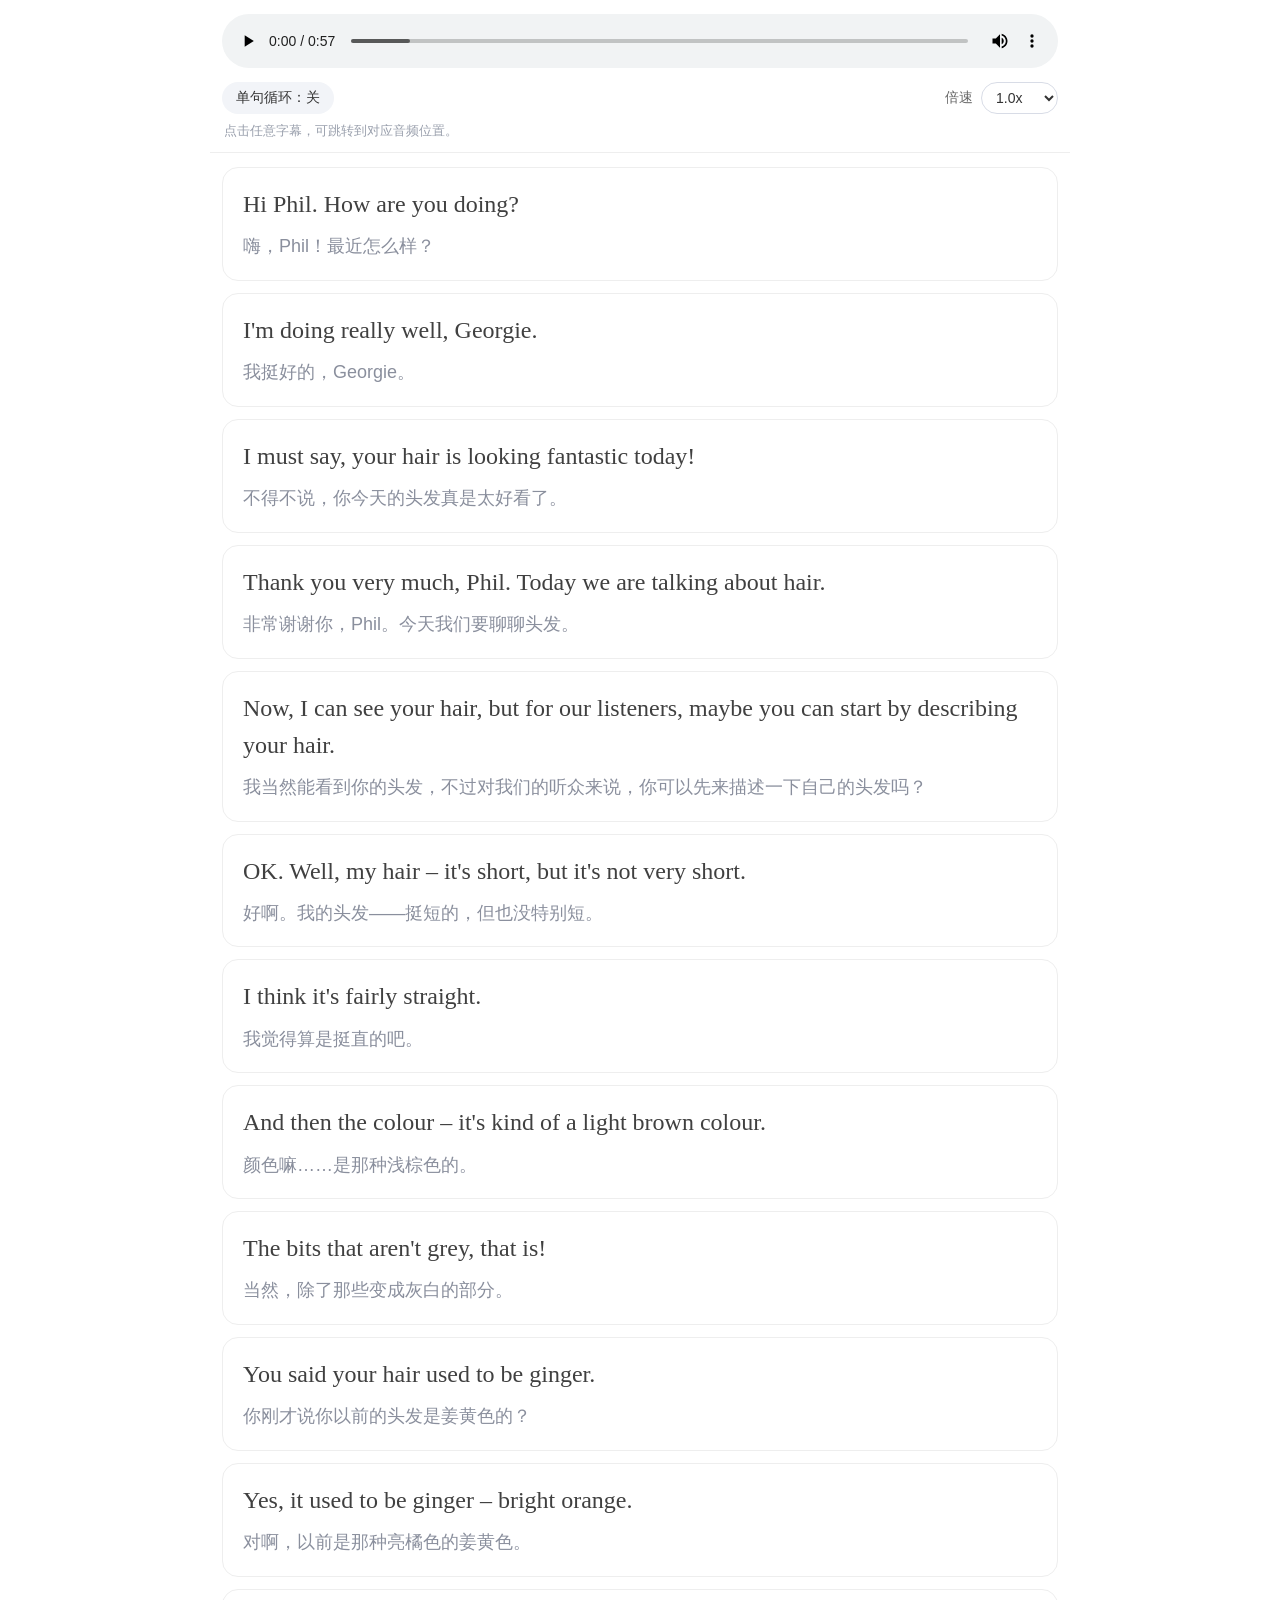
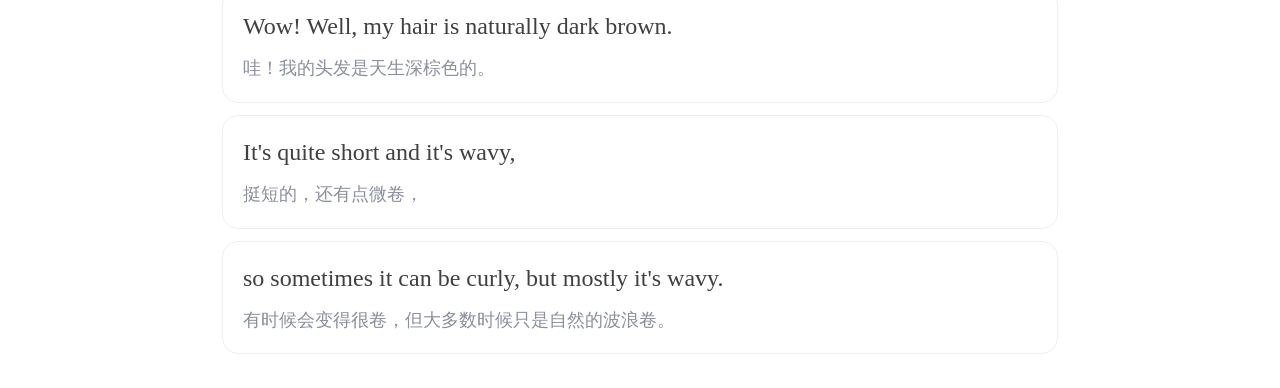
==== index.html @ 808e0423 "Add files via upload" ====
<!DOCTYPE html>
<html lang="zh-CN">
<head>
  <meta charset="UTF-8" />
  <meta name="viewport" content="width=device-width, initial-scale=1.0" />
  <title>你是什么发型？</title>

  <style>
    * {
      box-sizing: border-box;
    }

    body {
      margin: 0;
      padding: 0;
      background: #ffffff;
      font-family: Arial, "PingFang SC", "Microsoft YaHei", sans-serif;
      color: #333333;
    }

    .audio-subtitle-player {
      width: 100%;
      max-width: 860px;
      margin: 0 auto;
      background: #ffffff;
    }

    .player-top {
      position: sticky;
      top: 0;
      z-index: 10;
      padding: 14px 12px 12px;
      background: rgba(255, 255, 255, 0.96);
      border-bottom: 1px solid #eeeeee;
      backdrop-filter: blur(8px);
    }

    .lesson-audio {
      width: 100%;
      display: block;
      margin-bottom: 14px;
    }

    .controls-row {
      display: flex;
      align-items: center;
      gap: 10px;
      flex-wrap: wrap;
    }

    .control-btn {
      border: none;
      background: #f2f4f8;
      color: #333333;
      padding: 7px 14px;
      border-radius: 999px;
      font-size: 14px;
      cursor: pointer;
      transition: background 0.2s ease, color 0.2s ease;
      white-space: nowrap;
    }

    .control-btn:hover {
      background: #e4e8f2;
    }

    .control-btn.active {
      background: #2f66f6;
      color: #ffffff;
    }

    .speed-control {
      display: flex;
      align-items: center;
      gap: 8px;
      margin-left: auto;
      font-size: 14px;
      color: #666666;
    }

    .speed-control select {
      border: 1px solid #d8dce6;
      border-radius: 999px;
      padding: 6px 10px;
      background: #ffffff;
      color: #333333;
      font-size: 14px;
      outline: none;
    }

    .subtitle-list {
      padding: 14px 12px 22px;
    }

    .subtitle-item {
      padding: 18px 20px;
      margin-bottom: 12px;
      border-radius: 16px;
      background: #ffffff;
      border: 1px solid #eeeeee;
      cursor: pointer;
      transition:
        background 0.2s ease,
        border-color 0.2s ease,
        box-shadow 0.2s ease,
        transform 0.15s ease;
    }

    .subtitle-item:hover {
      background: #f7f9ff;
      border-color: #dbe4ff;
      box-shadow: 0 4px 14px rgba(47, 102, 246, 0.10);
    }

    .subtitle-item.active {
      background: #eef3ff;
      border-color: #5a7dff;
      box-shadow: 0 5px 18px rgba(47, 102, 246, 0.16);
    }

    .subtitle-en {
      font-size: 24px;
      line-height: 1.55;
      color: #404040;
      font-family: Georgia, "Times New Roman", serif;
      word-break: normal;
    }

    .subtitle-item.active .subtitle-en {
      color: #2f66f6;
    }

    .subtitle-cn {
      margin-top: 9px;
      font-size: 18px;
      line-height: 1.65;
      color: #8a8f9d;
    }

    .subtitle-item.active .subtitle-cn {
      color: #606b86;
    }

    .hint {
      padding: 8px 2px 0;
      font-size: 13px;
      color: #9aa0ad;
    }

    @media (max-width: 640px) {
      .player-top {
        padding: 12px 10px 10px;
      }

      .subtitle-list {
        padding: 12px 10px 18px;
      }

      .subtitle-item {
        padding: 15px 15px;
        border-radius: 14px;
        margin-bottom: 10px;
      }

      .subtitle-en {
        font-size: 20px;
        line-height: 1.55;
      }

      .subtitle-cn {
        font-size: 16px;
        line-height: 1.6;
      }

      .controls-row {
        gap: 8px;
      }

      .control-btn {
        padding: 6px 12px;
        font-size: 13px;
      }

      .speed-control {
        margin-left: auto;
      }
    }
  </style>
</head>

<body>
  <div class="audio-subtitle-player">
    <div class="player-top">
      <audio
        id="lessonAudio"
        class="lesson-audio"
        controls
        preload="auto"
        src=".\audio\test 01.mp3">
      </audio>

      <div class="controls-row">
        <button class="control-btn" id="repeatBtn">单句循环：关</button>

        <div class="speed-control">
          <span>倍速</span>
          <select id="speedSelect">
            <option value="0.5">0.5x</option>
            <option value="0.75">0.75x</option>
            <option value="1" selected>1.0x</option>
            <option value="1.25">1.25x</option>
            <option value="1.5">1.5x</option>
            <option value="1.75">1.75x</option>
            <option value="2">2.0x</option>
          </select>
        </div>
      </div>

      <div class="hint">
        点击任意字幕，可跳转到对应音频位置。
      </div>
    </div>

    <div class="subtitle-list" id="subtitleList"></div>
  </div>

  <script>
    (function () {
      var audio = document.getElementById("lessonAudio");
      var subtitleList = document.getElementById("subtitleList");
      var repeatBtn = document.getElementById("repeatBtn");
      var speedSelect = document.getElementById("speedSelect");

      var repeatCurrent = false;
      var activeIndex = -1;
      var currentRepeatIndex = -1;
      var isSeekingForRepeat = false;

      /*
        为了避免句首被吞音：
        点击某句时，从该句开始时间前 SEEK_BACK_SECONDS 秒开始播放。
        如果觉得前面空白太长，可以把 0.08 改成 0.05。
        如果还是吞音，可以改成 0.12 或 0.15。
      */
      var SEEK_BACK_SECONDS = 0.08;

      /*
        为了让单句循环更稳定：
        在接近句尾时提前一点点跳回句首。
        如果感觉跳得太早，可以把 0.04 改成 0.02。
        如果还是偶尔跳到下一句，可以改成 0.08。
      */
      var LOOP_GUARD_SECONDS = 0.04;

      var subtitles = [
        {
          start: 0.620,
          end: 1.800,
          en: "Hi Phil. How are you doing?",
          zh: "嗨，Phil！最近怎么样？"
        },
        {
          start: 2.320,
          end: 4.330,
          en: "I'm doing really well, Georgie.",
          zh: "我挺好的，Georgie。"
        },
        {
          start: 4.330,
          end: 7.580,
          en: "I must say, your hair is looking fantastic today!",
          zh: "不得不说，你今天的头发真是太好看了。"
        },
        {
          start: 7.580,
          end: 12.160,
          en: "Thank you very much, Phil. Today we are talking about hair.",
          zh: "非常谢谢你，Phil。今天我们要聊聊头发。"
        },
        {
          start: 12.160,
          end: 19.320,
          en: "Now, I can see your hair, but for our listeners, maybe you can start by describing your hair.",
          zh: "我当然能看到你的头发，不过对我们的听众来说，你可以先来描述一下自己的头发吗？"
        },
        {
          start: 19.320,
          end: 25.840,
          en: "OK. Well, my hair – it's short, but it's not very short.",
          zh: "好啊。我的头发——挺短的，但也没特别短。"
        },
        {
          start: 25.840,
          end: 28.890,
          en: "I think it's fairly straight.",
          zh: "我觉得算是挺直的吧。"
        },
        {
          start: 28.890,
          end: 34.130,
          en: "And then the colour – it's kind of a light brown colour.",
          zh: "颜色嘛……是那种浅棕色的。"
        },
        {
          start: 34.130,
          end: 36.220,
          en: "The bits that aren't grey, that is!",
          zh: "当然，除了那些变成灰白的部分。"
        },
        {
          start: 36.220,
          end: 39.240,
          en: "You said your hair used to be ginger.",
          zh: "你刚才说你以前的头发是姜黄色的？"
        },
        {
          start: 39.640,
          end: 42.460,
          en: "Yes, it used to be ginger – bright orange.",
          zh: "对啊，以前是那种亮橘色的姜黄色。"
        },
        {
          start: 42.460,
          end: 47.250,
          en: "Wow! Well, my hair is naturally dark brown.",
          zh: "哇！我的头发是天生深棕色的。"
        },
        {
          start: 47.250,
          end: 51.540,
          en: "It's quite short and it's wavy,",
          zh: "挺短的，还有点微卷，"
        },
        {
          start: 51.540,
          end: 56.260,
          en: "so sometimes it can be curly, but mostly it's wavy.",
          zh: "有时候会变得很卷，但大多数时候只是自然的波浪卷。"
        }
      ];

      function renderSubtitles() {
        subtitleList.innerHTML = "";

        subtitles.forEach(function (item, index) {
          var div = document.createElement("div");
          div.className = "subtitle-item";
          div.setAttribute("data-index", index);

          div.innerHTML =
            '<div class="subtitle-en">' + escapeHtml(item.en) + '</div>' +
            '<div class="subtitle-cn">' + escapeHtml(item.zh) + '</div>';

          div.addEventListener("click", function () {
            currentRepeatIndex = index;
            jumpToSubtitle(index, true);
          });

          subtitleList.appendChild(div);
        });
      }

      function escapeHtml(text) {
        return String(text)
          .replace(/&/g, "&amp;")
          .replace(/</g, "&lt;")
          .replace(/>/g, "&gt;")
          .replace(/"/g, "&quot;")
          .replace(/'/g, "&#039;");
      }

      function getCurrentSubtitleIndex(currentTime) {
        for (var i = 0; i < subtitles.length; i++) {
          if (currentTime >= subtitles[i].start && currentTime < subtitles[i].end) {
            return i;
          }
        }

        return -1;
      }

      function setActiveSubtitle(index, shouldScroll) {
        if (index === activeIndex) {
          return;
        }

        activeIndex = index;

        var items = document.querySelectorAll(".subtitle-item");

        items.forEach(function (item) {
          item.classList.remove("active");
        });

        if (index >= 0 && items[index]) {
          items[index].classList.add("active");

          if (shouldScroll) {
            items[index].scrollIntoView({
              behavior: "smooth",
              block: "center"
            });
          }
        }
      }

      function getSafeStartTime(index) {
        return Math.max(0, subtitles[index].start - SEEK_BACK_SECONDS);
      }

      function jumpToSubtitle(index, shouldPlay) {
        if (index < 0 || index >= subtitles.length) {
          return;
        }

        audio.currentTime = getSafeStartTime(index);
        setActiveSubtitle(index, true);

        if (shouldPlay) {
          var playPromise = audio.play();

          if (playPromise && typeof playPromise.catch === "function") {
            playPromise.catch(function () {});
          }
        }
      }

      function checkSubtitleStatus() {
        var currentTime = audio.currentTime;

        if (repeatCurrent && currentRepeatIndex !== -1) {
          var repeatSubtitle = subtitles[currentRepeatIndex];

          if (currentTime >= repeatSubtitle.end - LOOP_GUARD_SECONDS) {
            if (!isSeekingForRepeat) {
              isSeekingForRepeat = true;
              audio.currentTime = getSafeStartTime(currentRepeatIndex);

              var playPromise = audio.play();

              if (playPromise && typeof playPromise.catch === "function") {
                playPromise.catch(function () {});
              }

              setTimeout(function () {
                isSeekingForRepeat = false;
              }, 120);
            }

            setActiveSubtitle(currentRepeatIndex, false);
            return;
          }

          if (
            currentTime >= repeatSubtitle.start - SEEK_BACK_SECONDS &&
            currentTime < repeatSubtitle.end
          ) {
            setActiveSubtitle(currentRepeatIndex, true);
            return;
          }
        }

        var index = getCurrentSubtitleIndex(currentTime);

        if (index !== -1) {
          setActiveSubtitle(index, true);

          if (!repeatCurrent) {
            currentRepeatIndex = index;
          }
        }
      }

      audio.addEventListener("timeupdate", checkSubtitleStatus);
      audio.addEventListener("seeking", checkSubtitleStatus);
      audio.addEventListener("seeked", checkSubtitleStatus);
      audio.addEventListener("play", checkSubtitleStatus);

      /*
        requestAnimationFrame 比 timeupdate 更频繁。
        这里用它辅助判断句尾，解决单句循环偶尔失效的问题。
      */
      function loopChecker() {
        if (!audio.paused && !audio.ended) {
          checkSubtitleStatus();
        }

        requestAnimationFrame(loopChecker);
      }

      requestAnimationFrame(loopChecker);

      repeatBtn.addEventListener("click", function () {
        repeatCurrent = !repeatCurrent;

        if (repeatCurrent) {
          var currentIndex = getCurrentSubtitleIndex(audio.currentTime);

          if (currentIndex !== -1) {
            currentRepeatIndex = currentIndex;
          } else if (activeIndex !== -1) {
            currentRepeatIndex = activeIndex;
          } else {
            currentRepeatIndex = 0;
          }

          repeatBtn.textContent = "单句循环：开";
          repeatBtn.classList.add("active");
        } else {
          repeatBtn.textContent = "单句循环：关";
          repeatBtn.classList.remove("active");

          var index = getCurrentSubtitleIndex(audio.currentTime);

          if (index !== -1) {
            currentRepeatIndex = index;
          }
        }
      });

      speedSelect.addEventListener("change", function () {
        audio.playbackRate = Number(speedSelect.value);
      });

      renderSubtitles();
      audio.playbackRate = Number(speedSelect.value);
    })();
  </script>
</body>
</html>
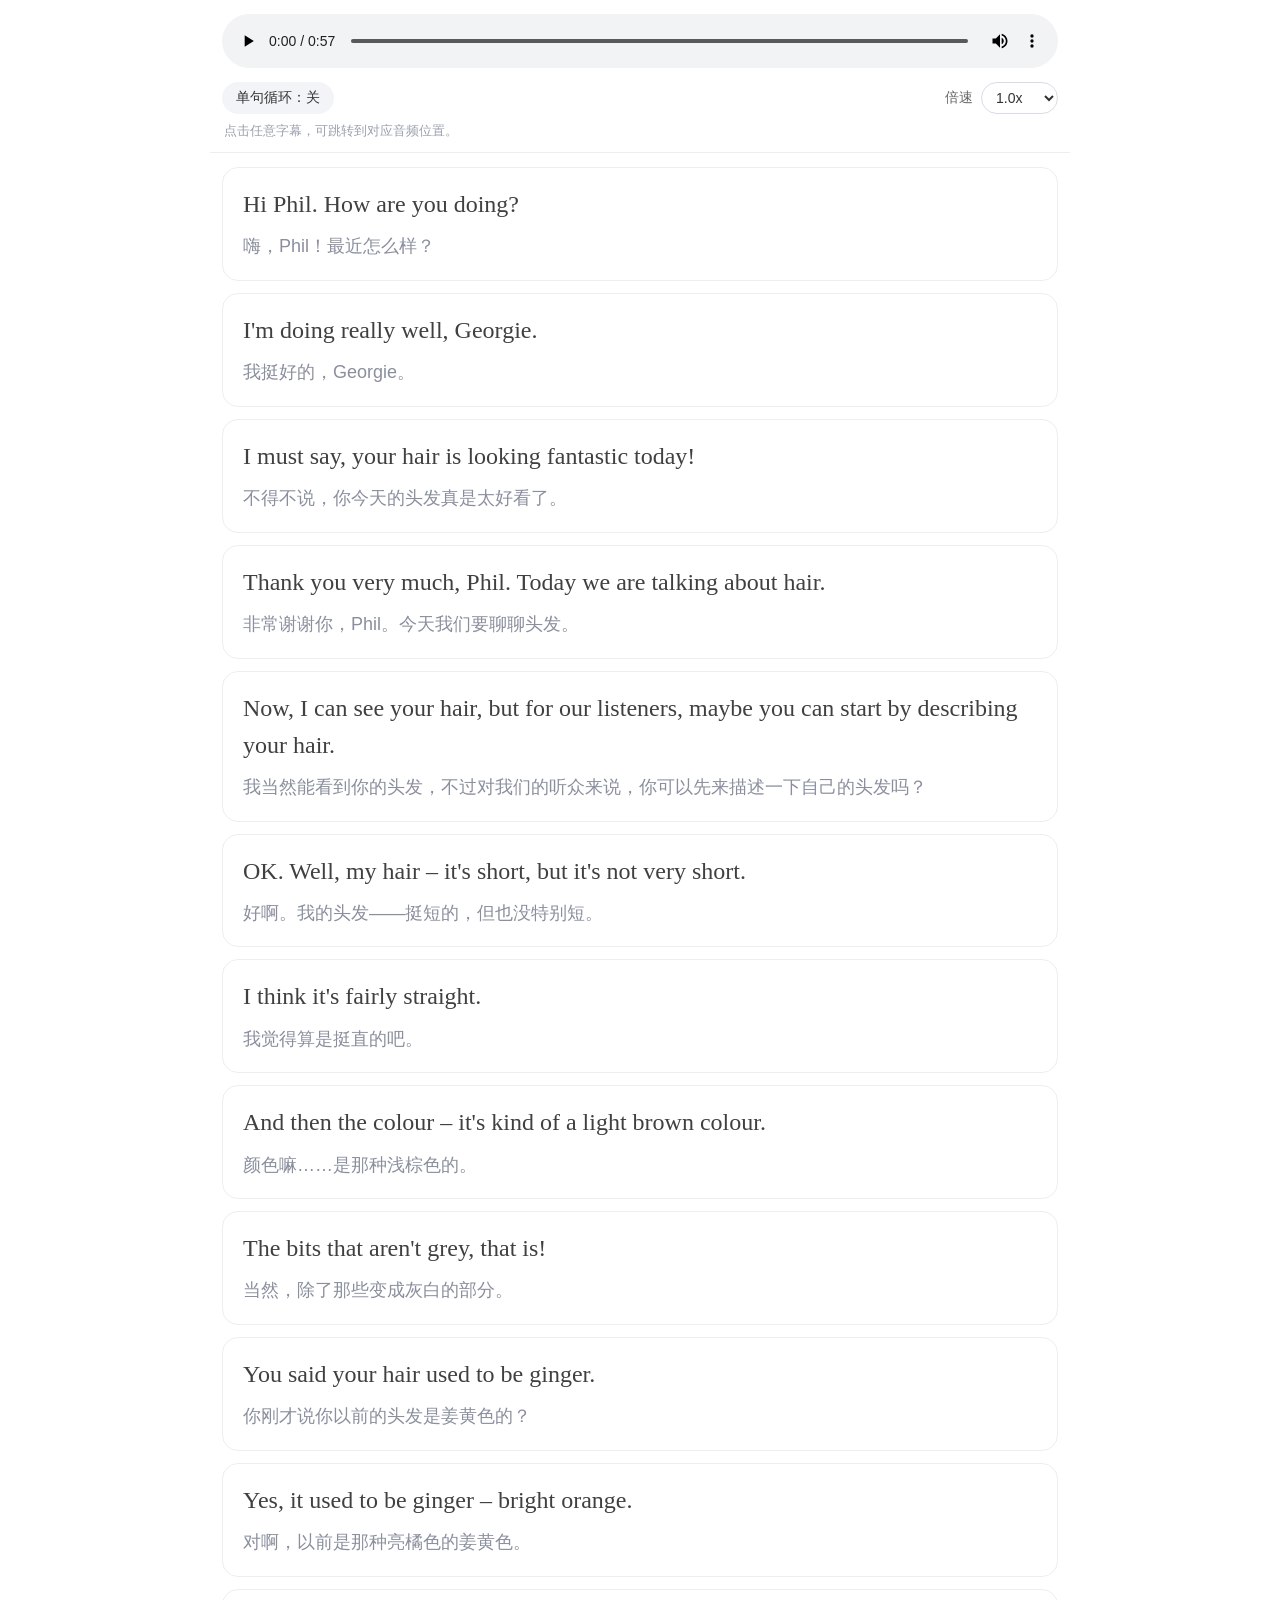
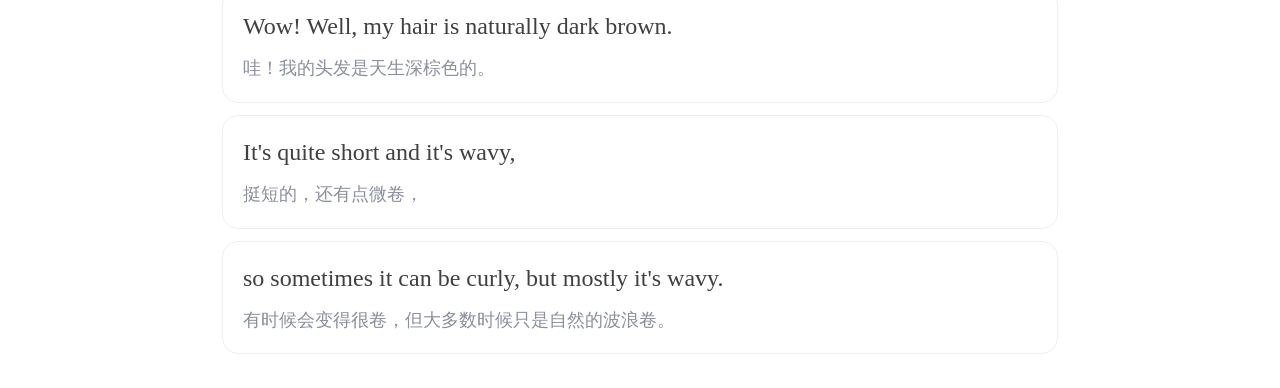
==== commit bb5a3a62: "Update index.html" ====
--- a/index.html
+++ b/index.html
@@ -196,7 +196,7 @@
         class="lesson-audio"
         controls
         preload="auto"
-        src=".\audio\test 01.mp3">
+        src="audio/test 01.mp3">
       </audio>
 
       <div class="controls-row">
@@ -527,4 +527,4 @@
     })();
   </script>
 </body>
-</html>+</html>
